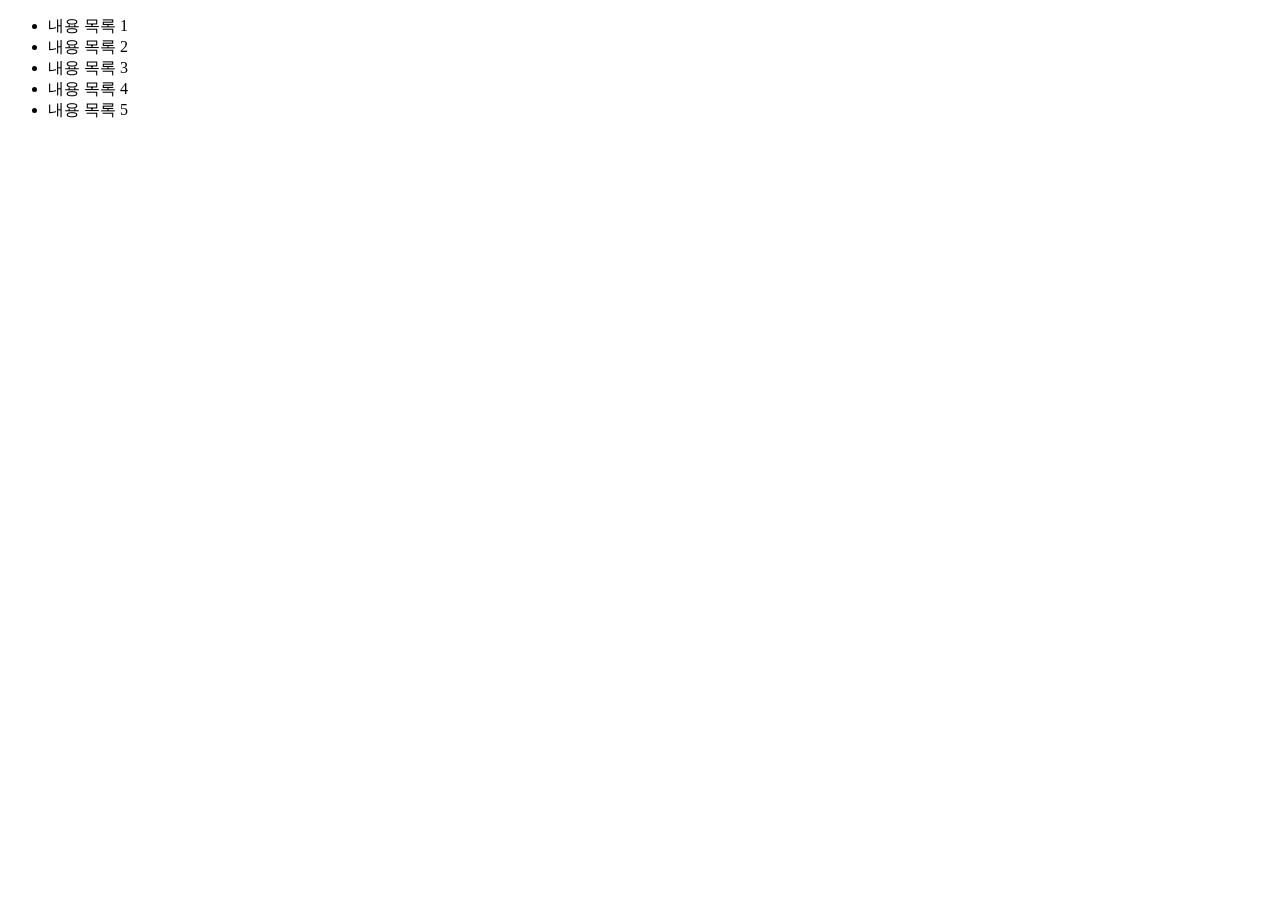
==== index.html @ 15ce1044 "first commit" ====
<!DOCTYPE html>
<html lang="en">
<head>
    <meta charset="UTF-8">
    <meta name="viewport" content="width=device-width, initial-scale=1.0">
    <title>Document</title>
</head>
<body>
    <ul>
        <li>내용 목록 1</li>
        <li>내용 목록 2</li>
        <li>내용 목록 3</li>
        <li>내용 목록 4</li>
        <li>내용 목록 5</li>
    </ul>
</body>
</html>
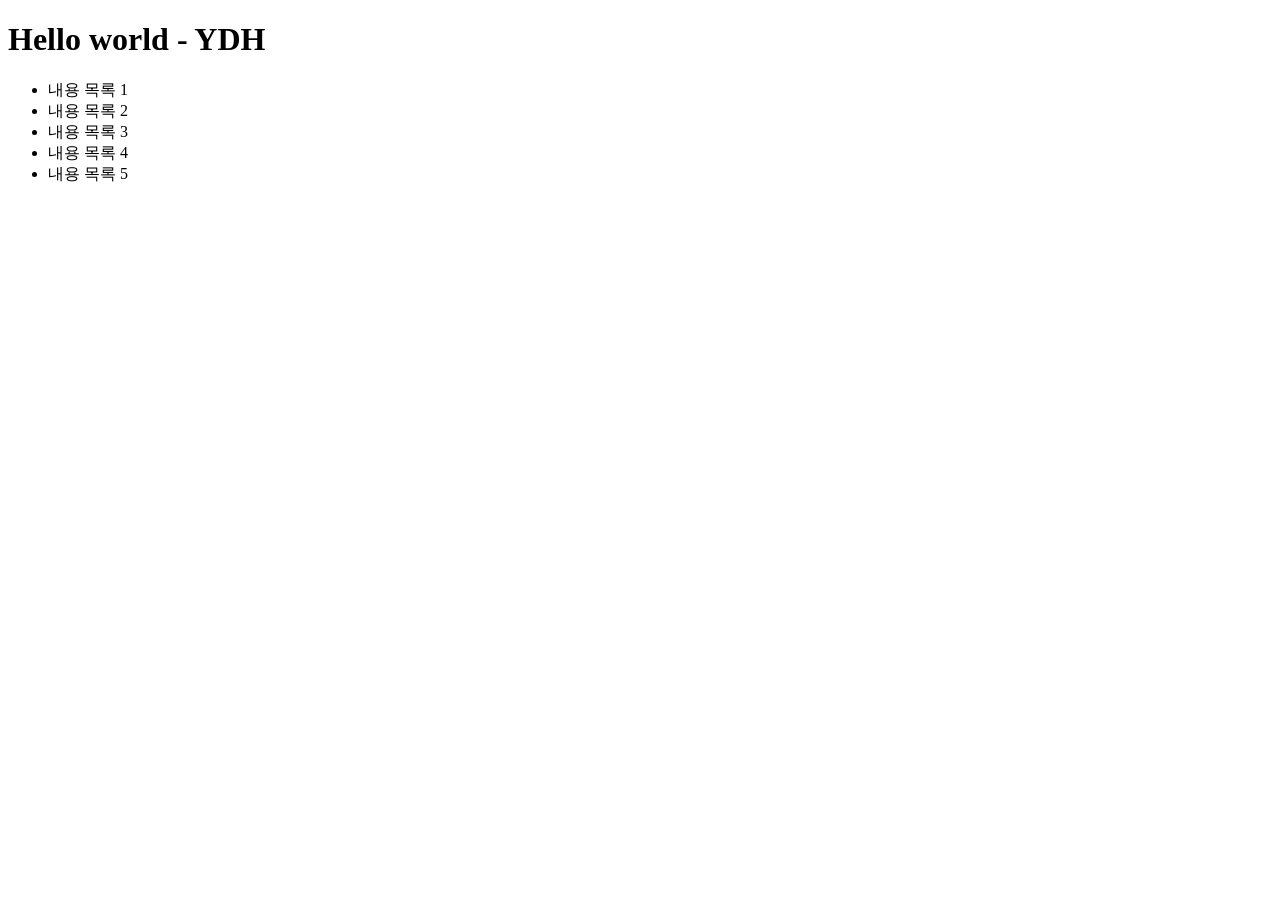
==== commit 05ef4f7b: "add header" ====
--- a/index.html
+++ b/index.html
@@ -6,6 +6,7 @@
     <title>Document</title>
 </head>
 <body>
+    <h1>Hello world - YDH</h1>
     <ul>
         <li>내용 목록 1</li>
         <li>내용 목록 2</li>
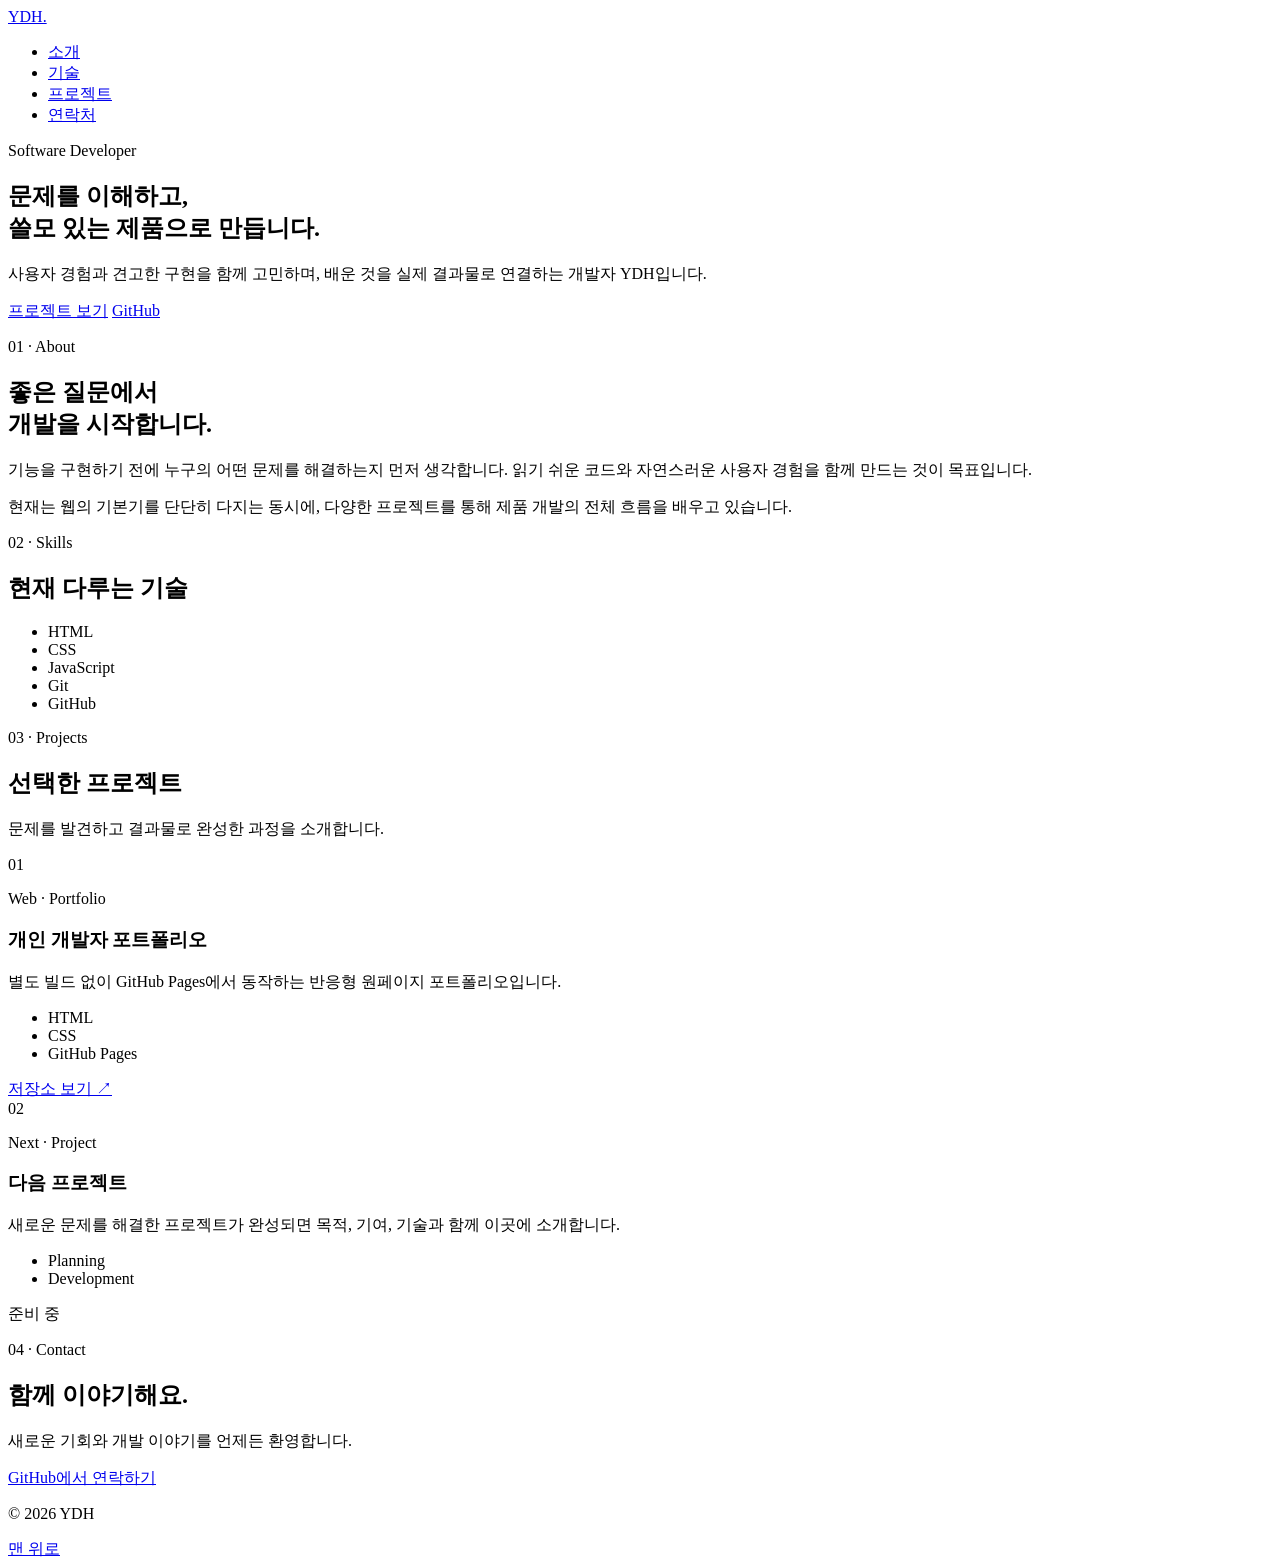
==== commit e0290a84: "feat: add portfolio content structure" ====
--- a/index.html
+++ b/index.html
@@ -1,18 +1,161 @@
 <!DOCTYPE html>
-<html lang="en">
+<html lang="ko">
 <head>
     <meta charset="UTF-8">
     <meta name="viewport" content="width=device-width, initial-scale=1.0">
-    <title>Document</title>
+    <meta
+        name="description"
+        content="문제를 이해하고 쓸모 있는 제품을 만드는 개발자 YDH의 포트폴리오"
+    >
+    <title>YDH | Developer Portfolio</title>
 </head>
 <body>
-    <h1>Hello world - YDH</h1>
-    <ul>
-        <li>내용 목록 1</li>
-        <li>내용 목록 2</li>
-        <li>내용 목록 3</li>
-        <li>내용 목록 4</li>
-        <li>내용 목록 5</li>
-    </ul>
+    <header class="site-header">
+        <nav class="container nav">
+            <a class="brand" href="#top">YDH.</a>
+            <ul class="nav-links">
+                <li><a href="#about">소개</a></li>
+                <li><a href="#skills">기술</a></li>
+                <li><a href="#projects">프로젝트</a></li>
+                <li><a href="#contact">연락처</a></li>
+            </ul>
+        </nav>
+    </header>
+
+    <main id="top">
+        <section class="hero container">
+            <p class="eyebrow">Software Developer</p>
+            <h1>문제를 이해하고,<br>쓸모 있는 제품으로 만듭니다.</h1>
+            <p class="hero-description">
+                사용자 경험과 견고한 구현을 함께 고민하며,
+                배운 것을 실제 결과물로 연결하는 개발자 YDH입니다.
+            </p>
+            <div class="hero-actions">
+                <a class="button button-primary" href="#projects">프로젝트 보기</a>
+                <a
+                    class="button button-secondary"
+                    href="https://github.com/dh610"
+                    target="_blank"
+                    rel="noreferrer"
+                >
+                    GitHub
+                </a>
+            </div>
+        </section>
+
+        <section class="section" id="about">
+            <div class="container section-grid">
+                <div>
+                    <p class="section-kicker">01 · About</p>
+                    <h2>좋은 질문에서<br>개발을 시작합니다.</h2>
+                </div>
+                <div class="section-copy">
+                    <p>
+                        기능을 구현하기 전에 누구의 어떤 문제를 해결하는지 먼저 생각합니다.
+                        읽기 쉬운 코드와 자연스러운 사용자 경험을 함께 만드는 것이 목표입니다.
+                    </p>
+                    <p>
+                        현재는 웹의 기본기를 단단히 다지는 동시에,
+                        다양한 프로젝트를 통해 제품 개발의 전체 흐름을 배우고 있습니다.
+                    </p>
+                </div>
+            </div>
+        </section>
+
+        <section class="section section-muted" id="skills">
+            <div class="container">
+                <p class="section-kicker">02 · Skills</p>
+                <h2>현재 다루는 기술</h2>
+                <ul class="skill-list">
+                    <li>HTML</li>
+                    <li>CSS</li>
+                    <li>JavaScript</li>
+                    <li>Git</li>
+                    <li>GitHub</li>
+                </ul>
+            </div>
+        </section>
+
+        <section class="section" id="projects">
+            <div class="container">
+                <div class="section-heading">
+                    <div>
+                        <p class="section-kicker">03 · Projects</p>
+                        <h2>선택한 프로젝트</h2>
+                    </div>
+                    <p>문제를 발견하고 결과물로 완성한 과정을 소개합니다.</p>
+                </div>
+
+                <div class="project-grid">
+                    <article class="project-card">
+                        <div class="project-number">01</div>
+                        <div>
+                            <p class="project-type">Web · Portfolio</p>
+                            <h3>개인 개발자 포트폴리오</h3>
+                            <p>
+                                별도 빌드 없이 GitHub Pages에서 동작하는
+                                반응형 원페이지 포트폴리오입니다.
+                            </p>
+                            <ul class="project-tags">
+                                <li>HTML</li>
+                                <li>CSS</li>
+                                <li>GitHub Pages</li>
+                            </ul>
+                        </div>
+                        <a
+                            class="project-link"
+                            href="https://github.com/dh610/skala-html-260723"
+                            target="_blank"
+                            rel="noreferrer"
+                        >
+                            저장소 보기 <span aria-hidden="true">↗</span>
+                        </a>
+                    </article>
+
+                    <article class="project-card">
+                        <div class="project-number">02</div>
+                        <div>
+                            <p class="project-type">Next · Project</p>
+                            <h3>다음 프로젝트</h3>
+                            <p>
+                                새로운 문제를 해결한 프로젝트가 완성되면
+                                목적, 기여, 기술과 함께 이곳에 소개합니다.
+                            </p>
+                            <ul class="project-tags">
+                                <li>Planning</li>
+                                <li>Development</li>
+                            </ul>
+                        </div>
+                        <span class="project-status">준비 중</span>
+                    </article>
+                </div>
+            </div>
+        </section>
+
+        <section class="section contact" id="contact">
+            <div class="container contact-inner">
+                <div>
+                    <p class="section-kicker">04 · Contact</p>
+                    <h2>함께 이야기해요.</h2>
+                    <p>새로운 기회와 개발 이야기를 언제든 환영합니다.</p>
+                </div>
+                <a
+                    class="button button-primary"
+                    href="https://github.com/dh610"
+                    target="_blank"
+                    rel="noreferrer"
+                >
+                    GitHub에서 연락하기
+                </a>
+            </div>
+        </section>
+    </main>
+
+    <footer class="site-footer">
+        <div class="container footer-inner">
+            <p>© 2026 YDH</p>
+            <a href="#top">맨 위로</a>
+        </div>
+    </footer>
 </body>
-</html>+</html>
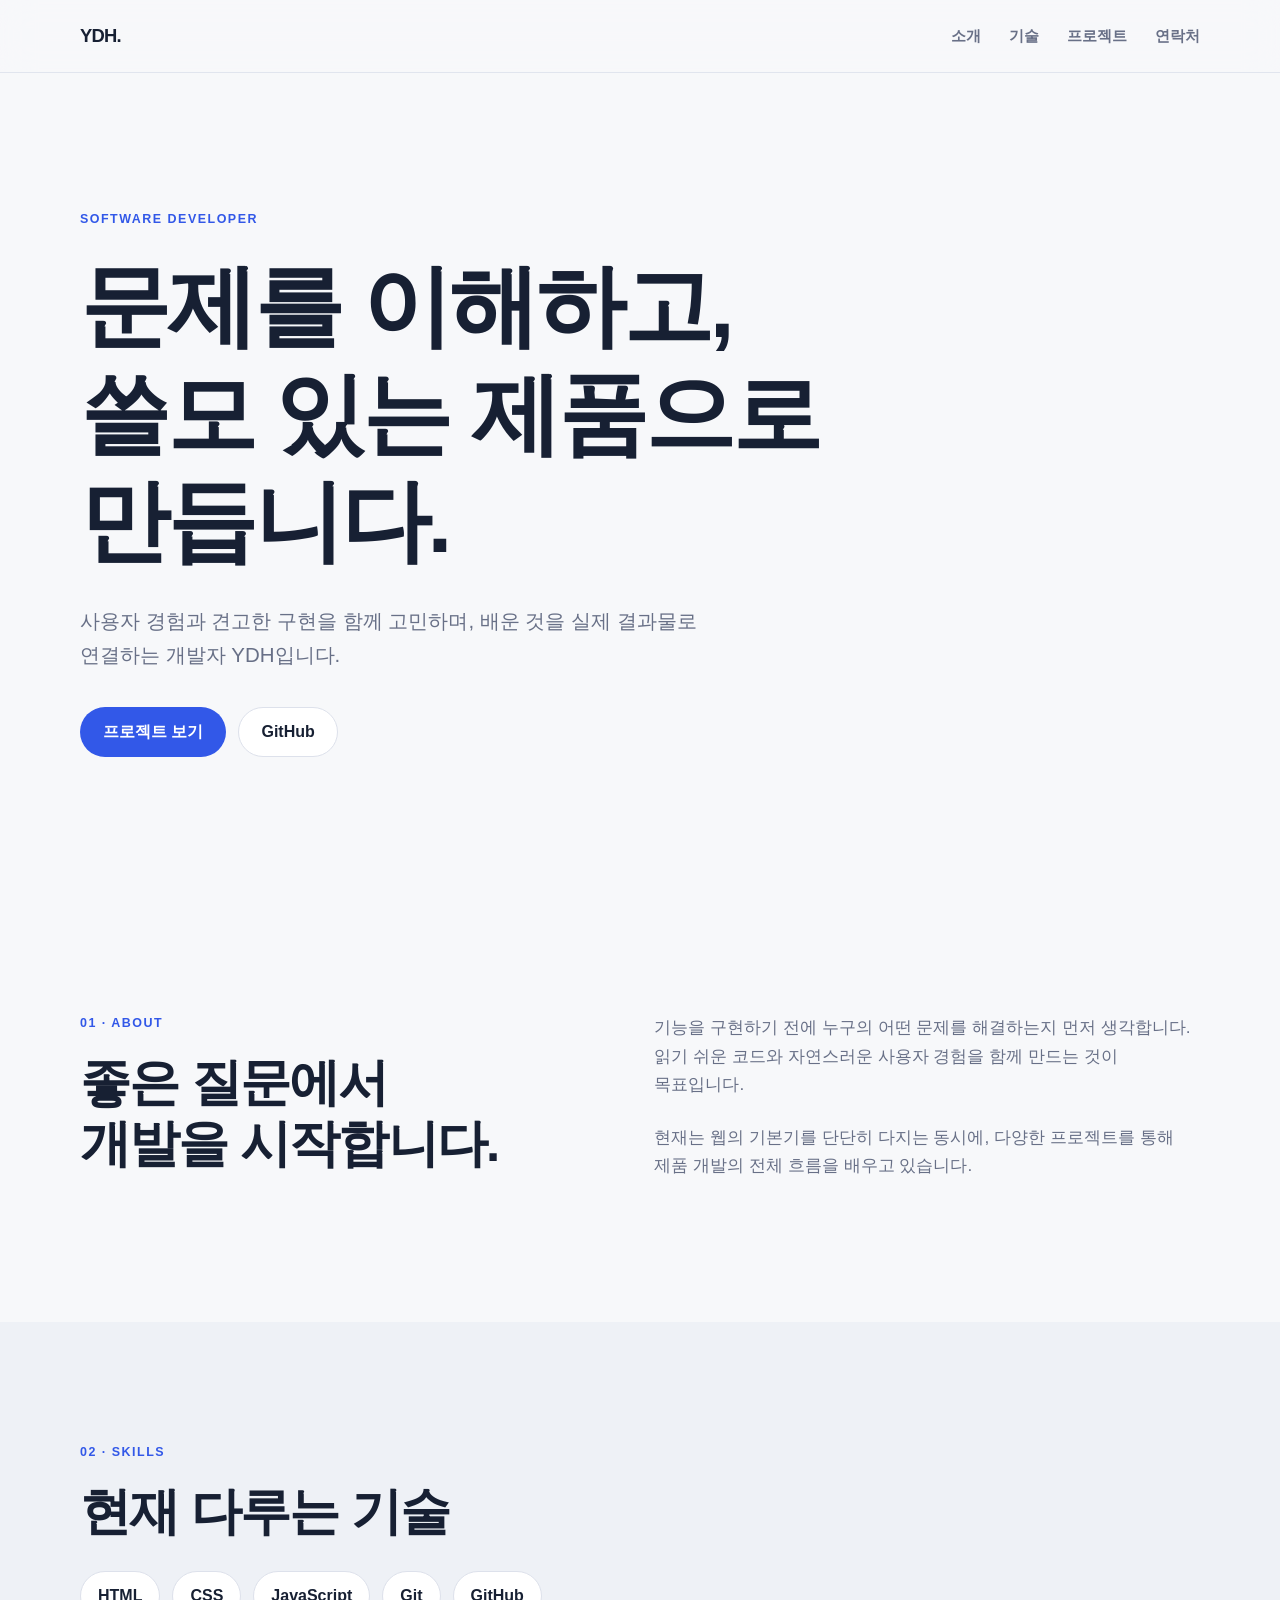
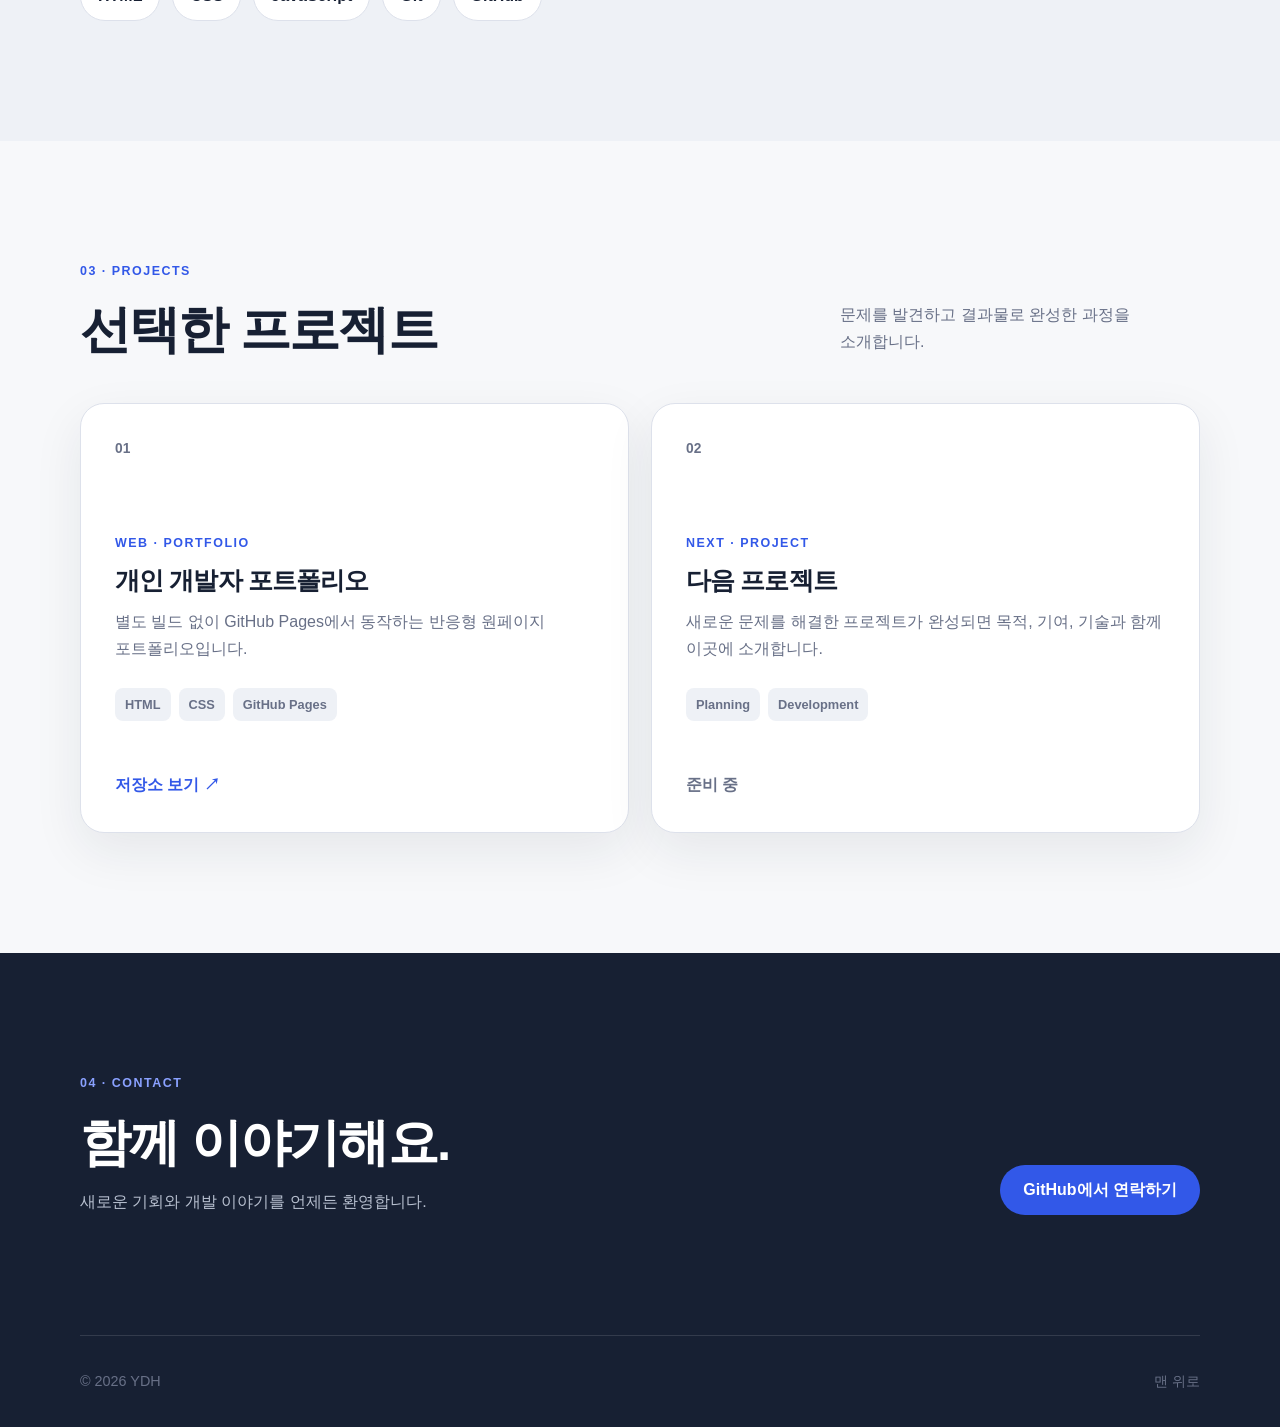
==== commit f2463930: "style: add clean modern portfolio design" ====
--- a/index.html
+++ b/index.html
@@ -8,6 +8,178 @@
         content="문제를 이해하고 쓸모 있는 제품을 만드는 개발자 YDH의 포트폴리오"
     >
     <title>YDH | Developer Portfolio</title>
+    <style>
+        :root {
+            --color-background: #f7f8fa;
+            --color-surface: #ffffff;
+            --color-surface-muted: #eef1f6;
+            --color-text: #172033;
+            --color-text-muted: #687087;
+            --color-primary: #3258e8;
+            --color-primary-dark: #2442b8;
+            --color-border: #dde1eb;
+            --shadow-card: 0 18px 50px rgba(23, 32, 51, 0.08);
+            --radius-large: 24px;
+            --radius-medium: 14px;
+            --container-width: 1120px;
+        }
+
+        * { box-sizing: border-box; }
+
+        html { color-scheme: light; }
+
+        body {
+            margin: 0;
+            color: var(--color-text);
+            background: var(--color-background);
+            font-family: Inter, Pretendard, -apple-system, BlinkMacSystemFont, "Segoe UI", sans-serif;
+            line-height: 1.65;
+            word-break: keep-all;
+        }
+
+        a { color: inherit; text-decoration: none; }
+        ul { margin: 0; padding: 0; list-style: none; }
+        h1, h2, h3, p { margin-top: 0; }
+
+        h1, h2, h3 { line-height: 1.2; letter-spacing: -0.035em; }
+        h1 { max-width: 850px; margin-bottom: 28px; font-size: clamp(2.8rem, 7vw, 5.9rem); }
+        h2 { margin-bottom: 28px; font-size: clamp(2rem, 4vw, 3.6rem); }
+        h3 { margin-bottom: 14px; font-size: 1.55rem; }
+
+        .container { width: min(calc(100% - 40px), var(--container-width)); margin-inline: auto; }
+
+        .site-header {
+            position: sticky;
+            top: 0;
+            z-index: 10;
+            border-bottom: 1px solid rgba(221, 225, 235, 0.8);
+            background: rgba(247, 248, 250, 0.88);
+            backdrop-filter: blur(16px);
+        }
+
+        .nav { display: flex; align-items: center; justify-content: space-between; min-height: 72px; }
+        .brand { font-size: 1.15rem; font-weight: 800; letter-spacing: -0.04em; }
+
+        .nav-links {
+            display: flex;
+            align-items: center;
+            gap: 28px;
+            color: var(--color-text-muted);
+            font-size: 0.94rem;
+            font-weight: 600;
+        }
+
+        .hero {
+            display: flex;
+            min-height: min(820px, calc(100vh - 72px));
+            flex-direction: column;
+            justify-content: center;
+            padding-block: 110px;
+        }
+
+        .eyebrow, .section-kicker, .project-type {
+            color: var(--color-primary);
+            font-size: 0.78rem;
+            font-weight: 800;
+            letter-spacing: 0.12em;
+            text-transform: uppercase;
+        }
+
+        .eyebrow { margin-bottom: 24px; }
+        .hero-description { max-width: 650px; margin-bottom: 36px; color: var(--color-text-muted); font-size: clamp(1.05rem, 2vw, 1.28rem); }
+        .hero-actions { display: flex; flex-wrap: wrap; gap: 12px; }
+
+        .button {
+            display: inline-flex;
+            min-height: 50px;
+            align-items: center;
+            justify-content: center;
+            padding: 0 22px;
+            border: 1px solid transparent;
+            border-radius: 999px;
+            font-weight: 750;
+        }
+
+        .button-primary { color: #ffffff; background: var(--color-primary); }
+        .button-secondary { border-color: var(--color-border); background: var(--color-surface); }
+
+        .section { padding-block: 120px; scroll-margin-top: 72px; }
+        .section-muted { background: var(--color-surface-muted); }
+        .section-grid { display: grid; grid-template-columns: minmax(0, 0.9fr) minmax(0, 1.1fr); gap: clamp(50px, 10vw, 140px); }
+        .section-kicker { margin-bottom: 18px; }
+        .section-copy { color: var(--color-text-muted); font-size: 1.08rem; }
+        .section-copy p + p { margin-top: 24px; }
+        .skill-list { display: flex; flex-wrap: wrap; gap: 12px; }
+
+        .skill-list li {
+            padding: 11px 17px;
+            border: 1px solid var(--color-border);
+            border-radius: 999px;
+            background: var(--color-surface);
+            font-weight: 700;
+        }
+
+        .section-heading { display: flex; align-items: end; justify-content: space-between; gap: 40px; margin-bottom: 42px; }
+        .section-heading h2 { margin-bottom: 0; }
+        .section-heading > p { max-width: 360px; margin-bottom: 6px; color: var(--color-text-muted); }
+        .project-grid { display: grid; grid-template-columns: repeat(2, minmax(0, 1fr)); gap: 22px; }
+
+        .project-card {
+            display: flex;
+            min-height: 430px;
+            flex-direction: column;
+            justify-content: space-between;
+            padding: 34px;
+            border: 1px solid var(--color-border);
+            border-radius: var(--radius-large);
+            background: var(--color-surface);
+            box-shadow: var(--shadow-card);
+        }
+
+        .project-number { margin-bottom: 72px; color: var(--color-text-muted); font-size: 0.86rem; font-weight: 800; }
+        .project-card > div:nth-child(2) { margin-bottom: auto; }
+        .project-card > div:nth-child(2) > p:not(.project-type) { color: var(--color-text-muted); }
+        .project-tags { display: flex; flex-wrap: wrap; gap: 8px; margin-top: 26px; }
+
+        .project-tags li {
+            padding: 6px 10px;
+            border-radius: 8px;
+            color: var(--color-text-muted);
+            background: var(--color-surface-muted);
+            font-size: 0.8rem;
+            font-weight: 700;
+        }
+
+        .project-link, .project-status { align-self: flex-start; margin-top: 32px; color: var(--color-primary); font-weight: 800; }
+        .project-status { color: var(--color-text-muted); }
+        .contact { color: #ffffff; background: var(--color-text); }
+        .contact .section-kicker { color: #8aa1ff; }
+        .contact h2 { margin-bottom: 16px; }
+        .contact p:not(.section-kicker) { margin-bottom: 0; color: #b8c0d0; }
+        .contact-inner { display: flex; align-items: end; justify-content: space-between; gap: 40px; }
+        .site-footer { color: var(--color-text-muted); background: var(--color-text); }
+        .footer-inner { display: flex; align-items: center; justify-content: space-between; min-height: 92px; border-top: 1px solid rgba(255, 255, 255, 0.12); font-size: 0.9rem; }
+        .footer-inner p { margin-bottom: 0; }
+
+        @media (max-width: 760px) {
+            .container { width: min(calc(100% - 28px), var(--container-width)); }
+            .nav { min-height: 64px; }
+            .nav-links { gap: 14px; font-size: 0.8rem; }
+            .hero { min-height: auto; padding-block: 96px; }
+            h1 { font-size: clamp(2.65rem, 14vw, 4.4rem); }
+            .section { padding-block: 88px; scroll-margin-top: 64px; }
+            .section-grid, .project-grid { grid-template-columns: 1fr; }
+            .section-heading, .contact-inner { align-items: flex-start; flex-direction: column; }
+            .project-card { min-height: 390px; padding: 26px; }
+            .project-number { margin-bottom: 52px; }
+            .contact-inner .button { width: 100%; }
+            .footer-inner { min-height: 84px; }
+        }
+
+        @media (max-width: 420px) {
+            .nav-links { gap: 10px; }
+        }
+    </style>
 </head>
 <body>
     <header class="site-header">
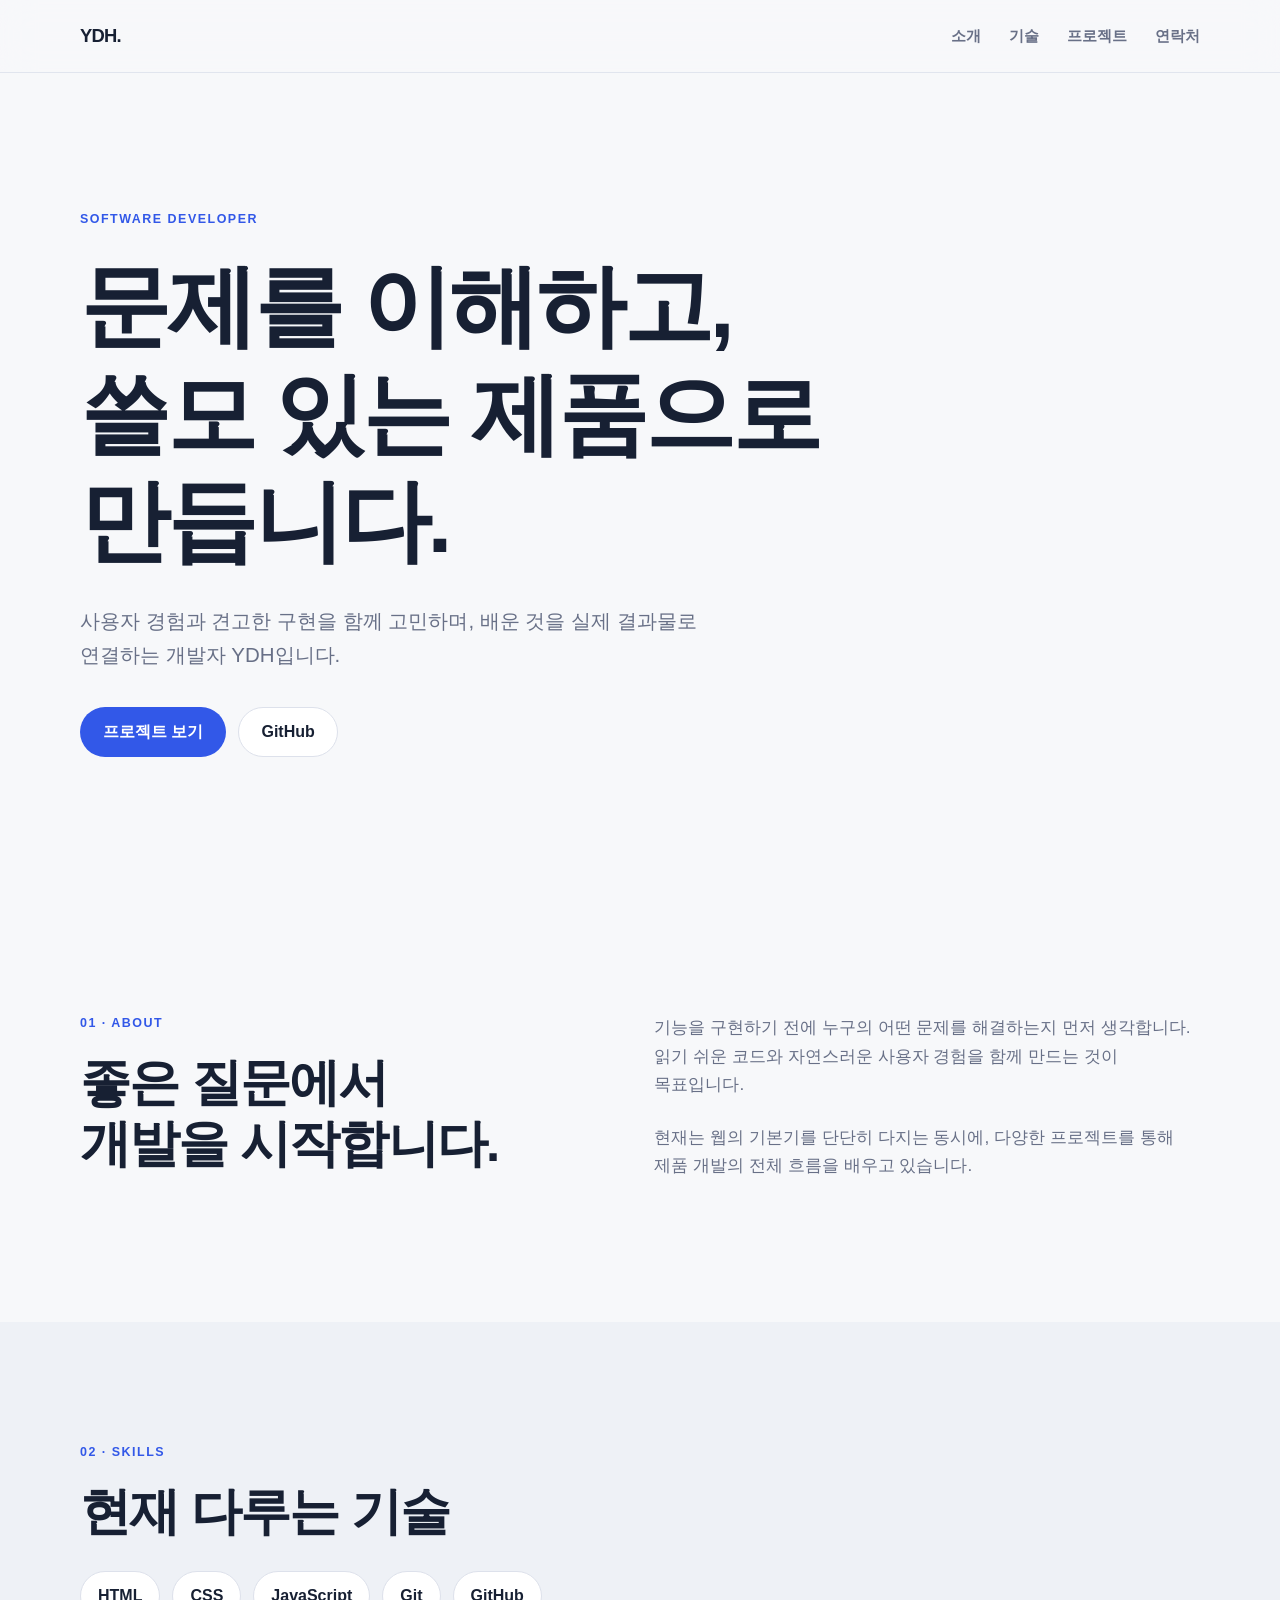
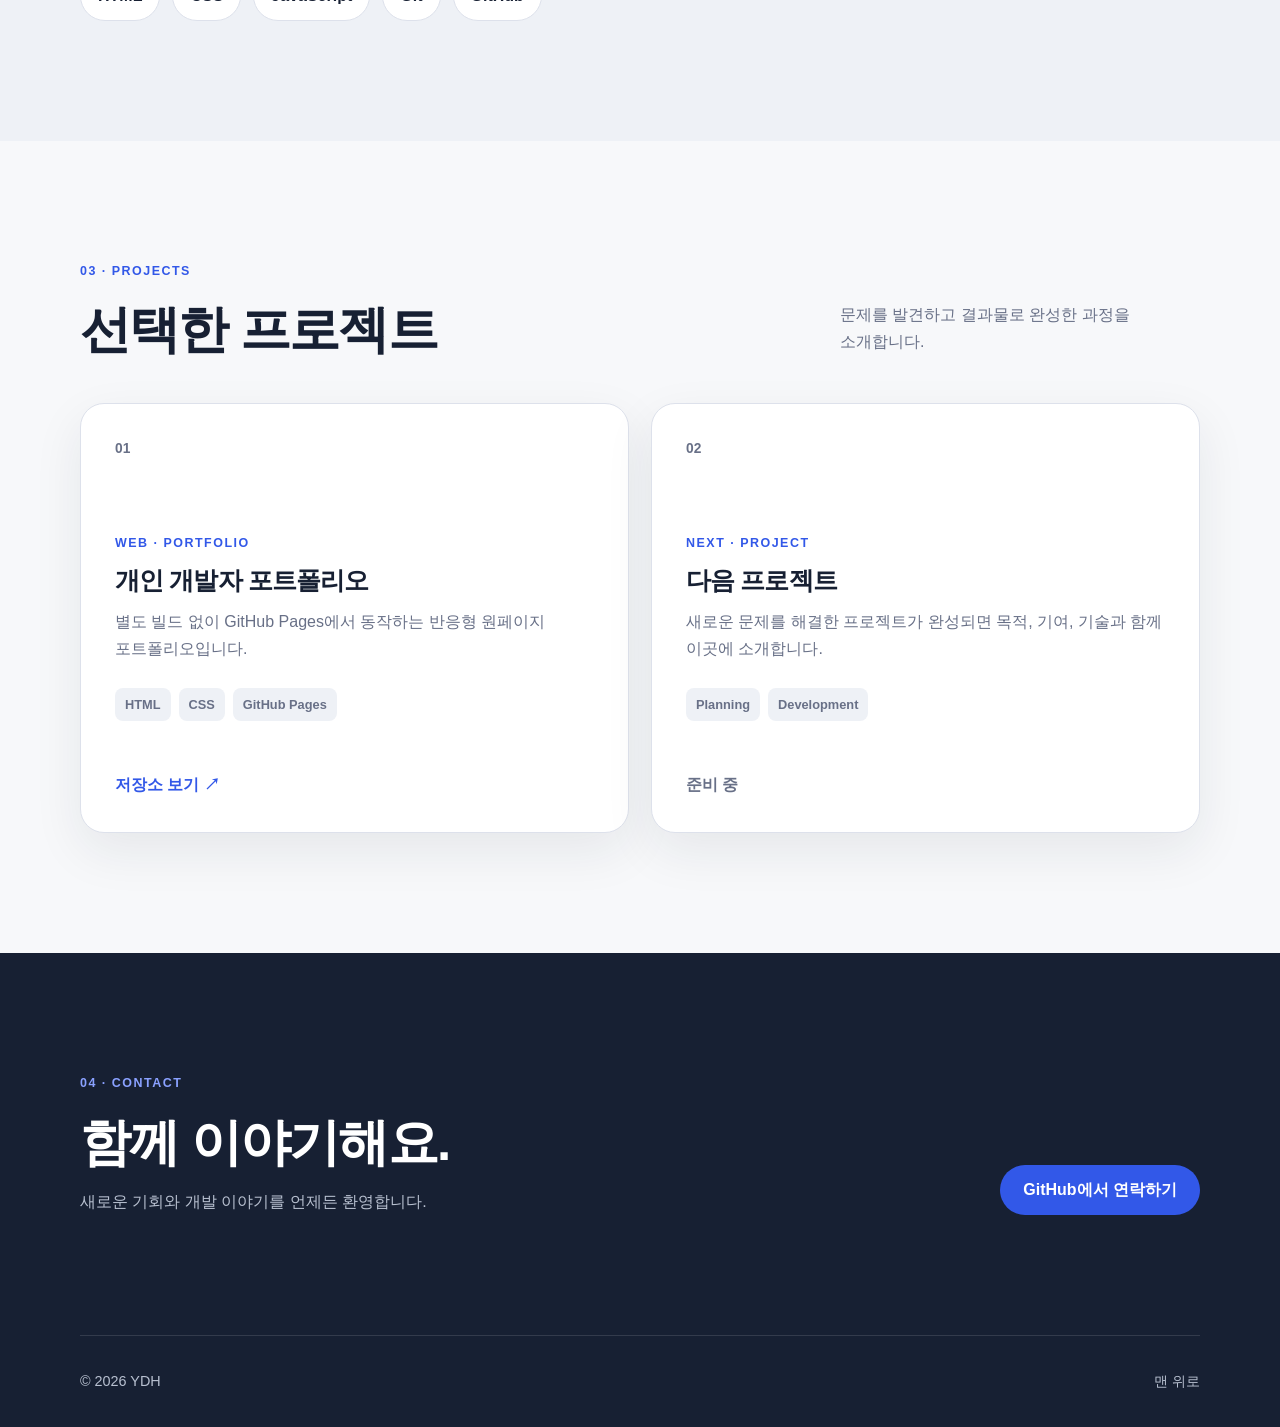
==== commit 821a8db2: "fix: improve portfolio accessibility contrast" ====
--- a/index.html
+++ b/index.html
@@ -17,6 +17,8 @@
             --color-text-muted: #687087;
             --color-primary: #3258e8;
             --color-primary-dark: #2442b8;
+            --color-text-on-dark-muted: #b8c0d0;
+            --color-accent-on-dark: #8aa1ff;
             --color-border: #dde1eb;
             --shadow-card: 0 18px 50px rgba(23, 32, 51, 0.08);
             --radius-large: 24px;
@@ -67,6 +69,12 @@
             color: var(--color-text-muted);
             font-size: 0.94rem;
             font-weight: 600;
+        }
+
+        .nav-links a {
+            display: inline-flex;
+            min-height: 44px;
+            align-items: center;
         }
 
         .hero {
@@ -153,11 +161,11 @@
         .project-link, .project-status { align-self: flex-start; margin-top: 32px; color: var(--color-primary); font-weight: 800; }
         .project-status { color: var(--color-text-muted); }
         .contact { color: #ffffff; background: var(--color-text); }
-        .contact .section-kicker { color: #8aa1ff; }
+        .contact .section-kicker { color: var(--color-accent-on-dark); }
         .contact h2 { margin-bottom: 16px; }
-        .contact p:not(.section-kicker) { margin-bottom: 0; color: #b8c0d0; }
+        .contact p:not(.section-kicker) { margin-bottom: 0; color: var(--color-text-on-dark-muted); }
         .contact-inner { display: flex; align-items: end; justify-content: space-between; gap: 40px; }
-        .site-footer { color: var(--color-text-muted); background: var(--color-text); }
+        .site-footer { color: var(--color-text-on-dark-muted); background: var(--color-text); }
         .footer-inner { display: flex; align-items: center; justify-content: space-between; min-height: 92px; border-top: 1px solid rgba(255, 255, 255, 0.12); font-size: 0.9rem; }
         .footer-inner p { margin-bottom: 0; }
 
@@ -179,9 +187,96 @@
         @media (max-width: 420px) {
             .nav-links { gap: 10px; }
         }
+
+        html {
+            scroll-behavior: smooth;
+            scroll-padding-top: 72px;
+        }
+
+        .skip-link {
+            position: fixed;
+            top: 12px;
+            left: 12px;
+            z-index: 100;
+            padding: 10px 14px;
+            border-radius: 8px;
+            color: #ffffff;
+            background: var(--color-primary);
+            transform: translateY(-150%);
+        }
+
+        .skip-link:focus {
+            transform: translateY(0);
+        }
+
+        a:focus-visible {
+            outline: 3px solid var(--color-primary);
+            outline-offset: 4px;
+            border-radius: 4px;
+        }
+
+        .contact a:focus-visible,
+        .site-footer a:focus-visible {
+            outline-color: var(--color-accent-on-dark);
+        }
+
+        .button,
+        .project-card,
+        .project-link,
+        .nav-links a {
+            transition:
+                color 180ms ease,
+                background-color 180ms ease,
+                border-color 180ms ease,
+                box-shadow 180ms ease,
+                transform 180ms ease;
+        }
+
+        @media (hover: hover) {
+            .nav-links a:hover,
+            .project-link:hover {
+                color: var(--color-primary);
+            }
+
+            .footer-inner a:hover { color: var(--color-accent-on-dark); }
+
+            .button-primary:hover {
+                background: var(--color-primary-dark);
+            }
+
+            .button-secondary:hover {
+                border-color: var(--color-primary);
+                color: var(--color-primary);
+            }
+
+            .project-card:hover {
+                box-shadow: 0 24px 60px rgba(23, 32, 51, 0.12);
+                transform: translateY(-4px);
+            }
+        }
+
+        @media (max-width: 760px) {
+            html {
+                scroll-padding-top: 64px;
+            }
+        }
+
+        @media (prefers-reduced-motion: reduce) {
+            html {
+                scroll-behavior: auto;
+            }
+
+            *,
+            *::before,
+            *::after {
+                scroll-behavior: auto !important;
+                transition-duration: 0.01ms !important;
+            }
+        }
     </style>
 </head>
-<body>
+<body id="top">
+    <a class="skip-link" href="#main-content">본문 바로가기</a>
     <header class="site-header">
         <nav class="container nav">
             <a class="brand" href="#top">YDH.</a>
@@ -194,7 +289,7 @@
         </nav>
     </header>
 
-    <main id="top">
+    <main id="main-content" tabindex="-1">
         <section class="hero container">
             <p class="eyebrow">Software Developer</p>
             <h1>문제를 이해하고,<br>쓸모 있는 제품으로 만듭니다.</h1>
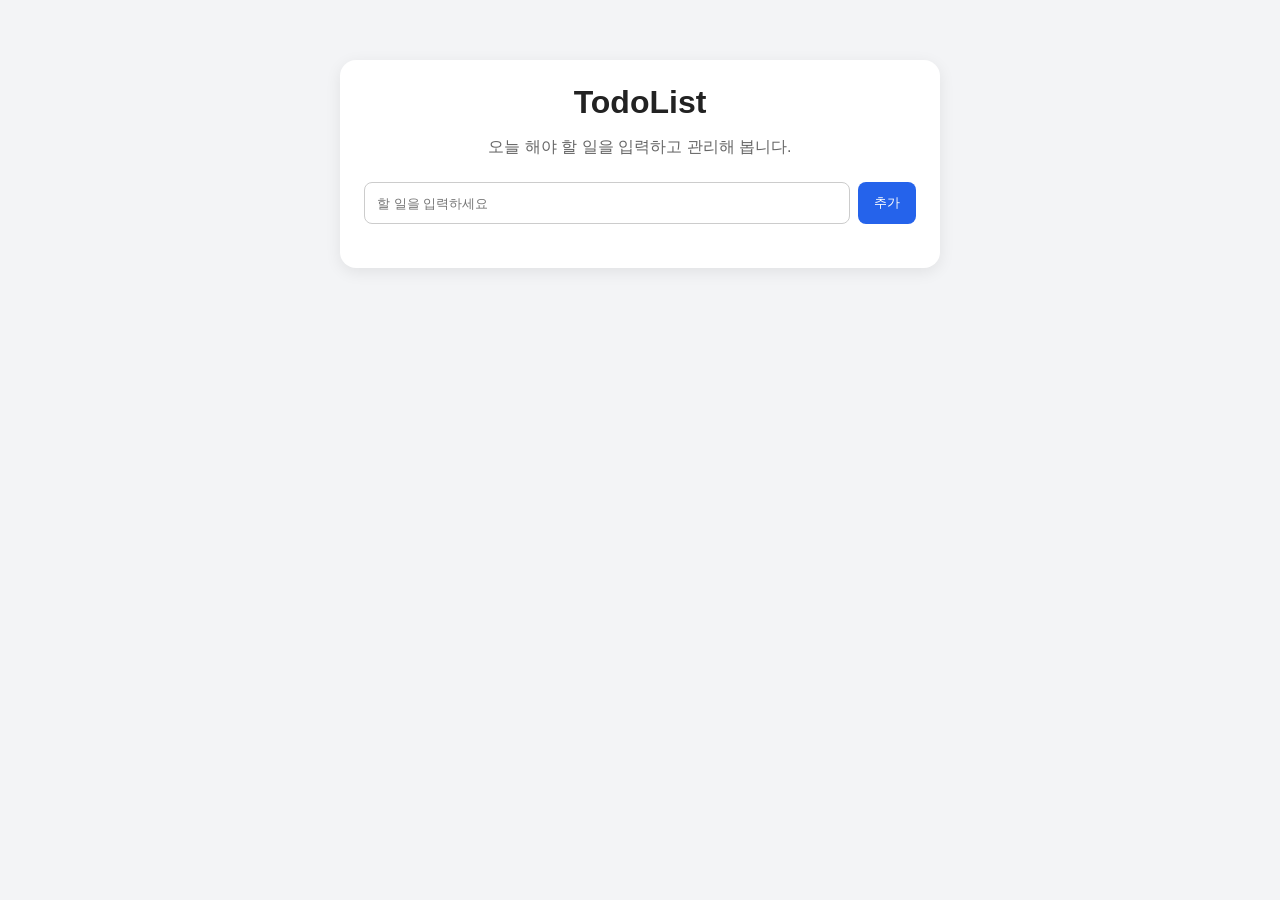
==== commit 63baed3b: "skala practice" ====
--- a/index.html
+++ b/index.html
@@ -1,428 +1,34 @@
 <!DOCTYPE html>
-<html lang="ko">
+<html lang="en">
 <head>
     <meta charset="UTF-8">
     <meta name="viewport" content="width=device-width, initial-scale=1.0">
-    <meta
-        name="description"
-        content="문제를 이해하고 쓸모 있는 제품을 만드는 개발자 YDH의 포트폴리오"
-    >
-    <title>YDH | Developer Portfolio</title>
-    <style>
-        :root {
-            --color-background: #f7f8fa;
-            --color-surface: #ffffff;
-            --color-surface-muted: #eef1f6;
-            --color-text: #172033;
-            --color-text-muted: #687087;
-            --color-primary: #3258e8;
-            --color-primary-dark: #2442b8;
-            --color-text-on-dark-muted: #b8c0d0;
-            --color-accent-on-dark: #8aa1ff;
-            --color-border: #dde1eb;
-            --shadow-card: 0 18px 50px rgba(23, 32, 51, 0.08);
-            --radius-large: 24px;
-            --radius-medium: 14px;
-            --container-width: 1120px;
-        }
+    <title>TodoList 실습</title>
 
-        * { box-sizing: border-box; }
+    <!-- CSS 파일 연결 -->
+    <link rel="stylesheet" href="style.css">
 
-        html { color-scheme: light; }
+    <!-- JavaScript 파일 연결 -->
+    <!-- defer는 HTML을 먼저 읽은 뒤 JavaScript를 실행하게 한다. -->
+    <script src="app.js" defer></script>
+</head>
+<body>
+    <main class = "container">
+        <h1>TodoList</h1>
+        <p class="description">오늘 해야 할 일을 입력하고 관리해 봅니다.</p>
+        <!-- 할 일 입력 폼 -->
+        <form id="todoForm" class="todo-form">
+            <input
+                type="text"
+                id="todoInput"
+                placeholder="할 일을 입력하세요"
+                autocomplete="off"
+            >
+            <button type="submit">추가</button>
+        </form>
 
-        body {
-            margin: 0;
-            color: var(--color-text);
-            background: var(--color-background);
-            font-family: Inter, Pretendard, -apple-system, BlinkMacSystemFont, "Segoe UI", sans-serif;
-            line-height: 1.65;
-            word-break: keep-all;
-        }
-
-        a { color: inherit; text-decoration: none; }
-        ul { margin: 0; padding: 0; list-style: none; }
-        h1, h2, h3, p { margin-top: 0; }
-
-        h1, h2, h3 { line-height: 1.2; letter-spacing: -0.035em; }
-        h1 { max-width: 850px; margin-bottom: 28px; font-size: clamp(2.8rem, 7vw, 5.9rem); }
-        h2 { margin-bottom: 28px; font-size: clamp(2rem, 4vw, 3.6rem); }
-        h3 { margin-bottom: 14px; font-size: 1.55rem; }
-
-        .container { width: min(calc(100% - 40px), var(--container-width)); margin-inline: auto; }
-
-        .site-header {
-            position: sticky;
-            top: 0;
-            z-index: 10;
-            border-bottom: 1px solid rgba(221, 225, 235, 0.8);
-            background: rgba(247, 248, 250, 0.88);
-            backdrop-filter: blur(16px);
-        }
-
-        .nav { display: flex; align-items: center; justify-content: space-between; min-height: 72px; }
-        .brand { font-size: 1.15rem; font-weight: 800; letter-spacing: -0.04em; }
-
-        .nav-links {
-            display: flex;
-            align-items: center;
-            gap: 28px;
-            color: var(--color-text-muted);
-            font-size: 0.94rem;
-            font-weight: 600;
-        }
-
-        .nav-links a {
-            display: inline-flex;
-            min-height: 44px;
-            align-items: center;
-        }
-
-        .hero {
-            display: flex;
-            min-height: min(820px, calc(100vh - 72px));
-            flex-direction: column;
-            justify-content: center;
-            padding-block: 110px;
-        }
-
-        .eyebrow, .section-kicker, .project-type {
-            color: var(--color-primary);
-            font-size: 0.78rem;
-            font-weight: 800;
-            letter-spacing: 0.12em;
-            text-transform: uppercase;
-        }
-
-        .eyebrow { margin-bottom: 24px; }
-        .hero-description { max-width: 650px; margin-bottom: 36px; color: var(--color-text-muted); font-size: clamp(1.05rem, 2vw, 1.28rem); }
-        .hero-actions { display: flex; flex-wrap: wrap; gap: 12px; }
-
-        .button {
-            display: inline-flex;
-            min-height: 50px;
-            align-items: center;
-            justify-content: center;
-            padding: 0 22px;
-            border: 1px solid transparent;
-            border-radius: 999px;
-            font-weight: 750;
-        }
-
-        .button-primary { color: #ffffff; background: var(--color-primary); }
-        .button-secondary { border-color: var(--color-border); background: var(--color-surface); }
-
-        .section { padding-block: 120px; scroll-margin-top: 72px; }
-        .section-muted { background: var(--color-surface-muted); }
-        .section-grid { display: grid; grid-template-columns: minmax(0, 0.9fr) minmax(0, 1.1fr); gap: clamp(50px, 10vw, 140px); }
-        .section-kicker { margin-bottom: 18px; }
-        .section-copy { color: var(--color-text-muted); font-size: 1.08rem; }
-        .section-copy p + p { margin-top: 24px; }
-        .skill-list { display: flex; flex-wrap: wrap; gap: 12px; }
-
-        .skill-list li {
-            padding: 11px 17px;
-            border: 1px solid var(--color-border);
-            border-radius: 999px;
-            background: var(--color-surface);
-            font-weight: 700;
-        }
-
-        .section-heading { display: flex; align-items: end; justify-content: space-between; gap: 40px; margin-bottom: 42px; }
-        .section-heading h2 { margin-bottom: 0; }
-        .section-heading > p { max-width: 360px; margin-bottom: 6px; color: var(--color-text-muted); }
-        .project-grid { display: grid; grid-template-columns: repeat(2, minmax(0, 1fr)); gap: 22px; }
-
-        .project-card {
-            display: flex;
-            min-height: 430px;
-            flex-direction: column;
-            justify-content: space-between;
-            padding: 34px;
-            border: 1px solid var(--color-border);
-            border-radius: var(--radius-large);
-            background: var(--color-surface);
-            box-shadow: var(--shadow-card);
-        }
-
-        .project-number { margin-bottom: 72px; color: var(--color-text-muted); font-size: 0.86rem; font-weight: 800; }
-        .project-card > div:nth-child(2) { margin-bottom: auto; }
-        .project-card > div:nth-child(2) > p:not(.project-type) { color: var(--color-text-muted); }
-        .project-tags { display: flex; flex-wrap: wrap; gap: 8px; margin-top: 26px; }
-
-        .project-tags li {
-            padding: 6px 10px;
-            border-radius: 8px;
-            color: var(--color-text-muted);
-            background: var(--color-surface-muted);
-            font-size: 0.8rem;
-            font-weight: 700;
-        }
-
-        .project-link, .project-status { align-self: flex-start; margin-top: 32px; color: var(--color-primary); font-weight: 800; }
-        .project-status { color: var(--color-text-muted); }
-        .contact { color: #ffffff; background: var(--color-text); }
-        .contact .section-kicker { color: var(--color-accent-on-dark); }
-        .contact h2 { margin-bottom: 16px; }
-        .contact p:not(.section-kicker) { margin-bottom: 0; color: var(--color-text-on-dark-muted); }
-        .contact-inner { display: flex; align-items: end; justify-content: space-between; gap: 40px; }
-        .site-footer { color: var(--color-text-on-dark-muted); background: var(--color-text); }
-        .footer-inner { display: flex; align-items: center; justify-content: space-between; min-height: 92px; border-top: 1px solid rgba(255, 255, 255, 0.12); font-size: 0.9rem; }
-        .footer-inner p { margin-bottom: 0; }
-
-        @media (max-width: 760px) {
-            .container { width: min(calc(100% - 28px), var(--container-width)); }
-            .nav { min-height: 64px; }
-            .nav-links { gap: 14px; font-size: 0.8rem; }
-            .hero { min-height: auto; padding-block: 96px; }
-            h1 { font-size: clamp(2.65rem, 14vw, 4.4rem); }
-            .section { padding-block: 88px; scroll-margin-top: 64px; }
-            .section-grid, .project-grid { grid-template-columns: 1fr; }
-            .section-heading, .contact-inner { align-items: flex-start; flex-direction: column; }
-            .project-card { min-height: 390px; padding: 26px; }
-            .project-number { margin-bottom: 52px; }
-            .contact-inner .button { width: 100%; }
-            .footer-inner { min-height: 84px; }
-        }
-
-        @media (max-width: 420px) {
-            .nav-links { gap: 10px; }
-        }
-
-        html {
-            scroll-behavior: smooth;
-            scroll-padding-top: 72px;
-        }
-
-        .skip-link {
-            position: fixed;
-            top: 12px;
-            left: 12px;
-            z-index: 100;
-            padding: 10px 14px;
-            border-radius: 8px;
-            color: #ffffff;
-            background: var(--color-primary);
-            transform: translateY(-150%);
-        }
-
-        .skip-link:focus {
-            transform: translateY(0);
-        }
-
-        a:focus-visible {
-            outline: 3px solid var(--color-primary);
-            outline-offset: 4px;
-            border-radius: 4px;
-        }
-
-        .contact a:focus-visible,
-        .site-footer a:focus-visible {
-            outline-color: var(--color-accent-on-dark);
-        }
-
-        .button,
-        .project-card,
-        .project-link,
-        .nav-links a {
-            transition:
-                color 180ms ease,
-                background-color 180ms ease,
-                border-color 180ms ease,
-                box-shadow 180ms ease,
-                transform 180ms ease;
-        }
-
-        @media (hover: hover) {
-            .nav-links a:hover,
-            .project-link:hover {
-                color: var(--color-primary);
-            }
-
-            .footer-inner a:hover { color: var(--color-accent-on-dark); }
-
-            .button-primary:hover {
-                background: var(--color-primary-dark);
-            }
-
-            .button-secondary:hover {
-                border-color: var(--color-primary);
-                color: var(--color-primary);
-            }
-
-            .project-card:hover {
-                box-shadow: 0 24px 60px rgba(23, 32, 51, 0.12);
-                transform: translateY(-4px);
-            }
-        }
-
-        @media (max-width: 760px) {
-            html {
-                scroll-padding-top: 64px;
-            }
-        }
-
-        @media (prefers-reduced-motion: reduce) {
-            html {
-                scroll-behavior: auto;
-            }
-
-            *,
-            *::before,
-            *::after {
-                scroll-behavior: auto !important;
-                transition-duration: 0.01ms !important;
-            }
-        }
-    </style>
-</head>
-<body id="top">
-    <a class="skip-link" href="#main-content">본문 바로가기</a>
-    <header class="site-header">
-        <nav class="container nav">
-            <a class="brand" href="#top">YDH.</a>
-            <ul class="nav-links">
-                <li><a href="#about">소개</a></li>
-                <li><a href="#skills">기술</a></li>
-                <li><a href="#projects">프로젝트</a></li>
-                <li><a href="#contact">연락처</a></li>
-            </ul>
-        </nav>
-    </header>
-
-    <main id="main-content" tabindex="-1">
-        <section class="hero container">
-            <p class="eyebrow">Software Developer</p>
-            <h1>문제를 이해하고,<br>쓸모 있는 제품으로 만듭니다.</h1>
-            <p class="hero-description">
-                사용자 경험과 견고한 구현을 함께 고민하며,
-                배운 것을 실제 결과물로 연결하는 개발자 YDH입니다.
-            </p>
-            <div class="hero-actions">
-                <a class="button button-primary" href="#projects">프로젝트 보기</a>
-                <a
-                    class="button button-secondary"
-                    href="https://github.com/dh610"
-                    target="_blank"
-                    rel="noreferrer"
-                >
-                    GitHub
-                </a>
-            </div>
-        </section>
-
-        <section class="section" id="about">
-            <div class="container section-grid">
-                <div>
-                    <p class="section-kicker">01 · About</p>
-                    <h2>좋은 질문에서<br>개발을 시작합니다.</h2>
-                </div>
-                <div class="section-copy">
-                    <p>
-                        기능을 구현하기 전에 누구의 어떤 문제를 해결하는지 먼저 생각합니다.
-                        읽기 쉬운 코드와 자연스러운 사용자 경험을 함께 만드는 것이 목표입니다.
-                    </p>
-                    <p>
-                        현재는 웹의 기본기를 단단히 다지는 동시에,
-                        다양한 프로젝트를 통해 제품 개발의 전체 흐름을 배우고 있습니다.
-                    </p>
-                </div>
-            </div>
-        </section>
-
-        <section class="section section-muted" id="skills">
-            <div class="container">
-                <p class="section-kicker">02 · Skills</p>
-                <h2>현재 다루는 기술</h2>
-                <ul class="skill-list">
-                    <li>HTML</li>
-                    <li>CSS</li>
-                    <li>JavaScript</li>
-                    <li>Git</li>
-                    <li>GitHub</li>
-                </ul>
-            </div>
-        </section>
-
-        <section class="section" id="projects">
-            <div class="container">
-                <div class="section-heading">
-                    <div>
-                        <p class="section-kicker">03 · Projects</p>
-                        <h2>선택한 프로젝트</h2>
-                    </div>
-                    <p>문제를 발견하고 결과물로 완성한 과정을 소개합니다.</p>
-                </div>
-
-                <div class="project-grid">
-                    <article class="project-card">
-                        <div class="project-number">01</div>
-                        <div>
-                            <p class="project-type">Web · Portfolio</p>
-                            <h3>개인 개발자 포트폴리오</h3>
-                            <p>
-                                별도 빌드 없이 GitHub Pages에서 동작하는
-                                반응형 원페이지 포트폴리오입니다.
-                            </p>
-                            <ul class="project-tags">
-                                <li>HTML</li>
-                                <li>CSS</li>
-                                <li>GitHub Pages</li>
-                            </ul>
-                        </div>
-                        <a
-                            class="project-link"
-                            href="https://github.com/dh610/skala-html-260723"
-                            target="_blank"
-                            rel="noreferrer"
-                        >
-                            저장소 보기 <span aria-hidden="true">↗</span>
-                        </a>
-                    </article>
-
-                    <article class="project-card">
-                        <div class="project-number">02</div>
-                        <div>
-                            <p class="project-type">Next · Project</p>
-                            <h3>다음 프로젝트</h3>
-                            <p>
-                                새로운 문제를 해결한 프로젝트가 완성되면
-                                목적, 기여, 기술과 함께 이곳에 소개합니다.
-                            </p>
-                            <ul class="project-tags">
-                                <li>Planning</li>
-                                <li>Development</li>
-                            </ul>
-                        </div>
-                        <span class="project-status">준비 중</span>
-                    </article>
-                </div>
-            </div>
-        </section>
-
-        <section class="section contact" id="contact">
-            <div class="container contact-inner">
-                <div>
-                    <p class="section-kicker">04 · Contact</p>
-                    <h2>함께 이야기해요.</h2>
-                    <p>새로운 기회와 개발 이야기를 언제든 환영합니다.</p>
-                </div>
-                <a
-                    class="button button-primary"
-                    href="https://github.com/dh610"
-                    target="_blank"
-                    rel="noreferrer"
-                >
-                    GitHub에서 연락하기
-                </a>
-            </div>
-        </section>
+        <!-- 할 일 목록이 출력될 영역 -->
+         <ul id="todoList" class="todo-list"></ul>
     </main>
-
-    <footer class="site-footer">
-        <div class="container footer-inner">
-            <p>© 2026 YDH</p>
-            <a href="#top">맨 위로</a>
-        </div>
-    </footer>
 </body>
-</html>
+</html>
--- a/style.css
+++ b/style.css
@@ -0,0 +1,105 @@
+/* 모든 요소의 크기 계산 방식을 통일한다. */
+* {
+    box-sizing: border-box;
+}
+
+body {
+    margin: 0;
+    font-family: Arial, "맑은 고딕", sans-serif;
+    background-color: #f3f4f6;
+    color: #222;
+}
+
+/* 전체 앱 영역 */
+.container {
+    width: 90%;
+    max-width: 600px;
+    margin: 60px auto;
+    padding: 24px;
+    background-color: white;
+    border-radius: 16px;
+    box-shadow: 0 4px 16px rgba(0, 0, 0, 0.08);
+}
+
+h1 {
+    margin: 0;
+    text-align: center;
+}
+
+.description {
+    text-align: center;
+    color: #666;
+}
+
+/* 입력 폼 */
+.todo-form {
+    display: flex;
+    gap: 8px;
+    margin-top: 24px;
+}
+
+.todo-form input {
+    flex: 1;
+    padding: 12px;
+    border: 1px solid #ccc;
+    border-radius: 8px;
+}
+
+.todo-form button {
+    padding: 12px 16px;
+    border: none;
+    border-radius: 8px;
+    color: white;
+    background-color: #2563eb;
+    cursor: pointer;
+}
+
+/* 할 일 목록 */
+.todo-list {
+    padding: 0;
+    margin-top: 20px;
+    list-style: none;
+}
+
+/* 할 일 1개 항목 */
+.todo-item {
+    display: flex;
+    justify-content: space-between;
+    align-items: center;
+    gap: 12px;
+
+    margin-bottom: 10px;
+    padding: 12px;
+
+    border: 1px solid #ddd;
+    border-radius: 10px;
+    background-color: #ffffff;
+}
+
+/* 완료된 할 일 */
+.todo-item.done span {
+    color: #999;
+    text-decoration: line-through;
+}
+
+/* 완료, 삭제 버튼 영역 */
+.todo-actions {
+    display: flex;
+    gap: 6px;
+}
+
+.todo-actions button {
+    padding: 6px 10px;
+    border: none;
+    border-radius: 6px;
+    cursor: pointer;
+}
+
+.done-button {
+    background: #e5e7eb;
+}
+
+.delete-button {
+    color: white;
+    background-color: #ef4444;
+}
